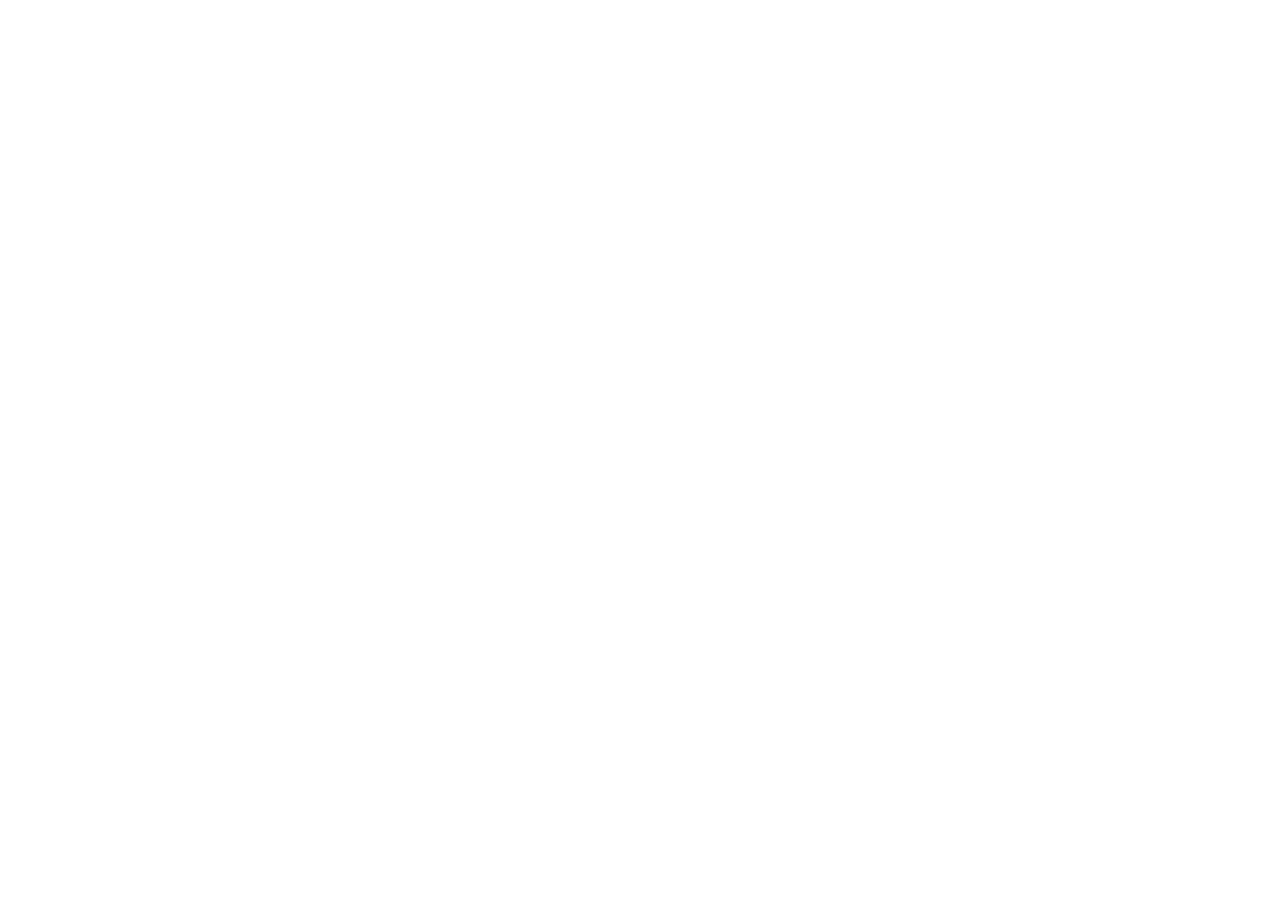
==== index.html @ 53644a77 "Rename Portfolio/index.html to index.html" ====
<!DOCTYPE html>
<html lang="en">
    <head>
        <meta charset="UTF-8" />
        <title>Kristin Chuang</title>
        <link rel="stylesheet" href="styles.css">
    </head>
    <body>
        <div id="introduction">
        </div>
        <div id="ground"></div>
        <div id="underground"></div>
        <footer></footer>
    </body>
</html>
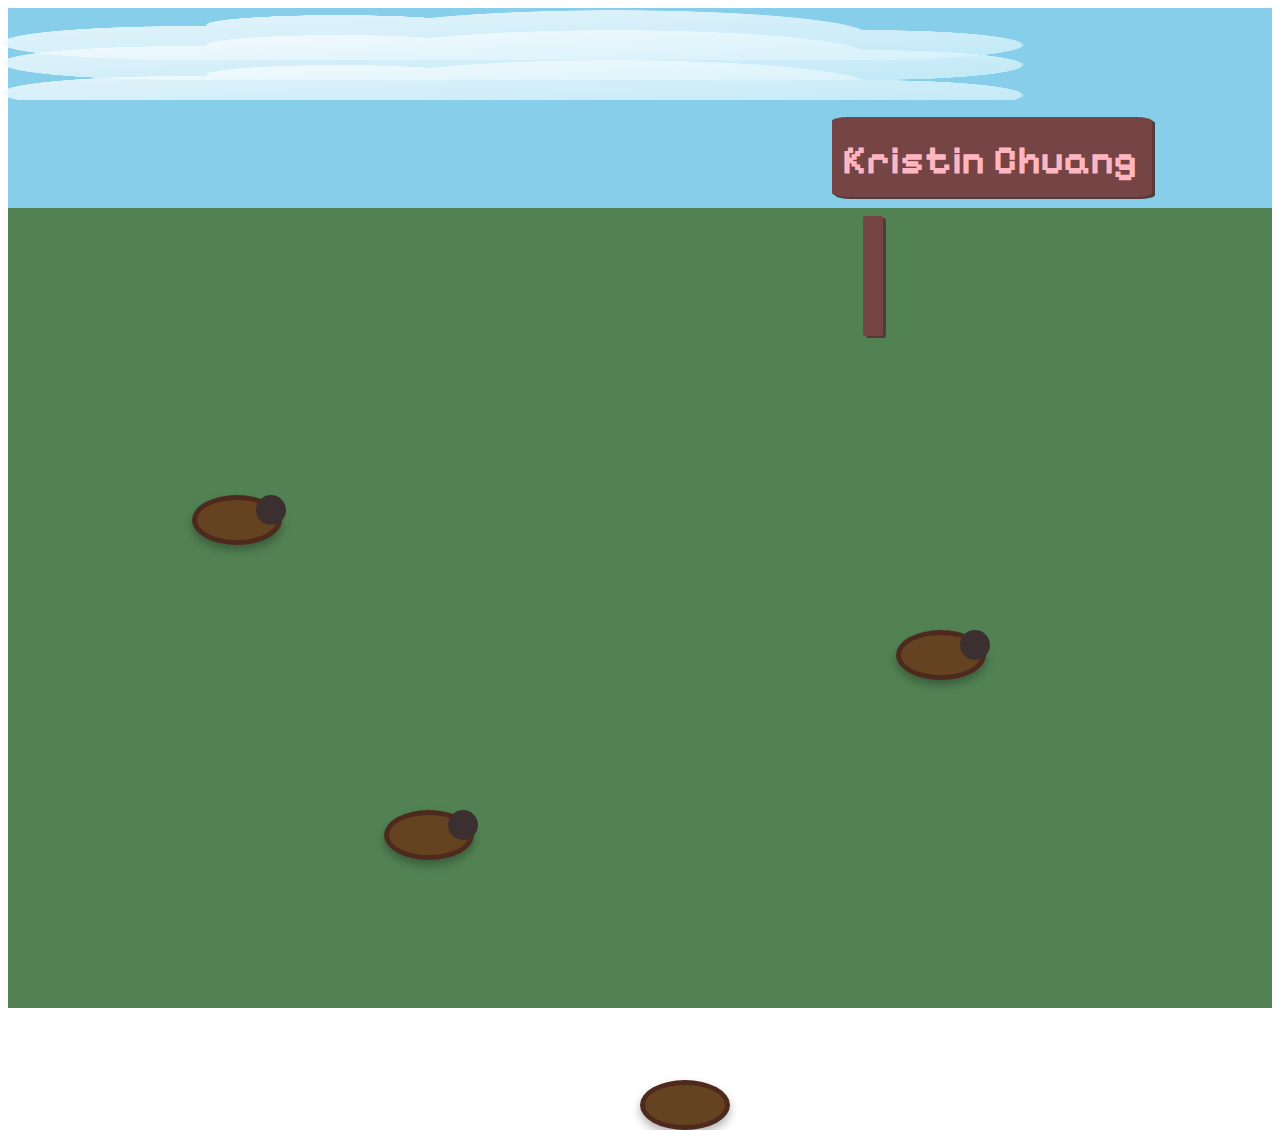
==== commit c6d577b7: "moved" ====
--- a/index.html
+++ b/index.html
@@ -3,13 +3,47 @@
     <head>
         <meta charset="UTF-8" />
         <title>Kristin Chuang</title>
+        <style>
+            @import url('https://fonts.googleapis.com/css2?family=Pixelify+Sans:wght@400..700&display=swap');
+        </style>
+        <style>
+            @import url('https://fonts.googleapis.com/css2?family=Pixelify+Sans:wght@400..700&family=Rubik+Bubbles&display=swap');
+        </style>
         <link rel="stylesheet" href="styles.css">
     </head>
     <body>
         <div id="introduction">
+              <div class="cloud-container">
+                  <div class="cloud"></div>
+                  <div class="cloud"></div>
+                  <div class="cloud"></div>
+              </div>
+            <div id="sign">
+                <div id="name">
+                    <h1>Kristin Chuang</h1>
+                </div>
+            </div>
+            <div id="pole"></div>
         </div>
-        <div id="ground"></div>
-        <div id="underground"></div>
+        <div id="ground">
+            <div class="file" id="survey-form">
+                <div class="hole" id="survey-form-hole"></div>
+                <div class="mole" id="survey-form-mole"></div>
+            </div>
+            <div class="file" id="tribute-page">
+                <div class="hole" id="tribute-page-hole"></div>
+                <div class="mole" id="tribute-page-mole"></div>
+            </div>
+            <div class="file" id="technical-doc-page">
+                <div class="hole" id="technical-doc-page-hole"></div>
+                <div class="mole" id="technical-doc-page-mole"></div>
+            </div>
+            <div class="file" id="product-landing-page">
+                <div class="hole" id="product-landing-page-hole"></div>
+                <div class="mole" id="product-landing-page-mole"></div>
+            </div>
+        </div>
         <footer></footer>
+        <script src="script.js"></script>
     </body>
 </html>
--- a/styles.css
+++ b/styles.css
@@ -0,0 +1,151 @@
+#introduction{
+    background: skyblue;
+    width: vw;
+    height: 200px;
+}
+#ground{
+    background: #528254;
+    width: vw;
+    height: 800px;
+}
+#sign{
+    background: #754444;
+    width: 320px;
+    height: 80px;
+    z-index: 2;
+    border-radius: 5%;
+    position: absolute;
+    right: 10%;
+    top: 13%;
+    box-shadow: 3px 2px #563a3a;
+}
+
+#pole{
+    background: #754444;
+    box-shadow: 3px 2px #563a3a;
+    width: 20px;
+    height: 120px;
+    z-index: 1;
+    border-radius: 5%;
+    position: absolute;
+    right: 31%;
+    top: 24%;
+}
+
+#name {
+  font-family: "Pixelify Sans", sans-serif;
+  font-optical-sizing: auto;
+  font-weight: 400;
+  font-size: 20px;
+  position: relative;
+  top: -10%;
+  right: -3%;
+  color: lightpink;
+    
+}
+.cloud-container {
+  position: absolute;
+  top: 0;
+  left: 0;
+  width: 100%;
+  height: 100px;
+  overflow: hidden;
+}
+
+.cloud {
+  position: absolute;
+  top: 10px;
+  width: 80%;
+  height: 50px;
+  background: transparent;
+    --g: radial-gradient(50% 50%, #000 98%, #0000) no-repeat;
+    mask: var(--g) 100% 100%/30% 60%,var(--g) 70% 0/50% 100%,var(--g) 0 100%/36% 68%,var(--g) 27% 18%/26% 40%,linear-gradient(#000 0 0) bottom/67% 58% no-repeat;
+    background: linear-gradient(to bottom right, #ffffff, #d0f0fb );
+  border-radius: 10px;
+  box-shadow: 
+    10px 0 #fff, 
+    20px 10px #fff, 
+    30px 0 #fff, 
+    40px 10px #fff, 
+    50px -10px #fff;
+  image-rendering: pixelated;
+  opacity: 0.8;
+  animation: drift 20s linear infinite;
+}
+
+@keyframes drift {
+  0% {
+    transform: translateX(-100%);
+  }
+  100% {
+    transform: translateX(100vw);
+  }
+}
+
+.cloud:nth-child(1) {
+  top: 10px;
+  animation-duration: 25s;
+}
+.cloud:nth-child(2) {
+  top: 30px;
+  animation-duration: 30s;
+}
+.cloud:nth-child(3) {
+  top: 60px;
+  animation-duration: 35s;
+}
+
+.hole {
+  width: 80px;
+  height: 40px;
+  background-color: #654321; 
+  border: 5px solid #4E2A1E; 
+  border-radius: 50%; 
+  overflow: hidden;
+  box-shadow: 0 5px 10px rgba(0, 0, 0, 0.3); 
+  position: absolute;
+}
+#survey-form-hole { left: 15%; top: 55%; }
+#survey-form-mole{ left: 20%; top:55%}
+#tribute-page-hole { left: 70%; top: 70%; }
+#tribute-page-mole {left: 75%; top: 70%; }
+#technical-doc-page-hole { left: 30%; top: 90%; }
+#technical-doc-page-mole{left: 35%; top: 90%;}
+#product-landing-page-hole { left: 50%; top: 120%; }
+#product-landing-page-mole {left: 55%; top: 120%;}
+
+.mole {
+    width: 30px;
+    height: 30px;
+    background-color: #3B2F2F;
+    position: absolute;
+    border-radius: 50%;
+    image-rendering: pixelated;
+    transition: transform 0.3s ease-in-out, opacity 0.3s ease-in-out;
+    opacity: 0; 
+    z-index: 2; 
+}
+
+.pop-up {
+    opacity: 1;
+    animation: pop-up-animation 1.5s ease-in-out;
+}
+
+@keyframes pop-up-animation {
+    0% {
+        bottom: 40px;
+        transform: translateY(-50%) scale(0.8); 
+    }
+    50% {
+        bottom: 70px;
+        transform: translateY(-50%) scale(1.2); 
+    }
+    70% {
+        bottom: 65px;
+        transform: translateY(-50%) scale(1.1); 
+    }
+    100% {
+        bottom: 70px;
+        transform: translateY(-50%) scale(1); 
+    }
+}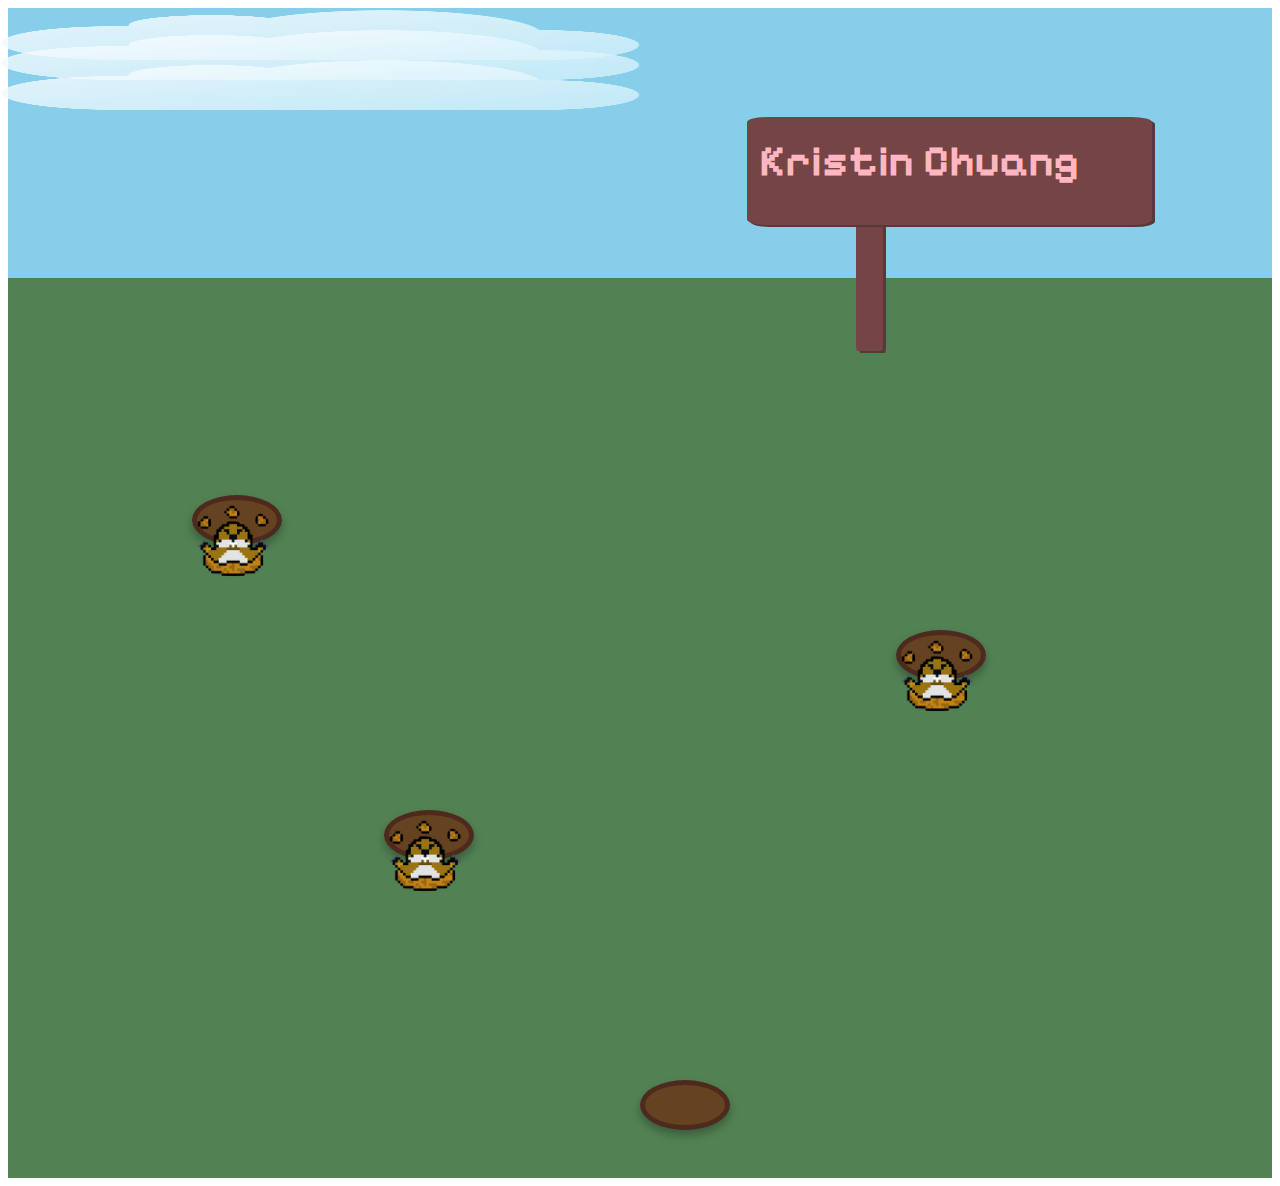
==== commit 3a292ade: "update" ====
--- a/index.html
+++ b/index.html
@@ -29,18 +29,22 @@
             <div class="file" id="survey-form">
                 <div class="hole" id="survey-form-hole"></div>
                 <div class="mole" id="survey-form-mole"></div>
+                <div class="project" id="survey-form-link"></div>
             </div>
             <div class="file" id="tribute-page">
                 <div class="hole" id="tribute-page-hole"></div>
                 <div class="mole" id="tribute-page-mole"></div>
+                <div class="project" id="tribute-page-link"></div>
             </div>
             <div class="file" id="technical-doc-page">
                 <div class="hole" id="technical-doc-page-hole"></div>
                 <div class="mole" id="technical-doc-page-mole"></div>
+                <div class="project" id="technical-doc-page-link"></div>
             </div>
             <div class="file" id="product-landing-page">
                 <div class="hole" id="product-landing-page-hole"></div>
                 <div class="mole" id="product-landing-page-mole"></div>
+                <div class="project" id="product-landing-page-link"></div>
             </div>
         </div>
         <footer></footer>
--- a/styles.css
+++ b/styles.css
@@ -1,17 +1,17 @@
 #introduction{
     background: skyblue;
     width: vw;
-    height: 200px;
+    height: 30vh;
 }
 #ground{
     background: #528254;
     width: vw;
-    height: 800px;
+    height: 100vh;
 }
 #sign{
     background: #754444;
-    width: 320px;
-    height: 80px;
+    width: 45vh;
+    height: 12vh;
     z-index: 2;
     border-radius: 5%;
     position: absolute;
@@ -23,8 +23,8 @@
 #pole{
     background: #754444;
     box-shadow: 3px 2px #563a3a;
-    width: 20px;
-    height: 120px;
+    width: 3vh;
+    height: 15vh;
     z-index: 1;
     border-radius: 5%;
     position: absolute;
@@ -36,7 +36,7 @@
   font-family: "Pixelify Sans", sans-serif;
   font-optical-sizing: auto;
   font-weight: 400;
-  font-size: 20px;
+  font-size: 2.4vh;
   position: relative;
   top: -10%;
   right: -3%;
@@ -48,14 +48,14 @@
   top: 0;
   left: 0;
   width: 100%;
-  height: 100px;
+  height: 40vh;
   overflow: hidden;
 }
 
 .cloud {
   position: absolute;
   top: 10px;
-  width: 80%;
+  width: 50%;
   height: 50px;
   background: transparent;
     --g: radial-gradient(50% 50%, #000 98%, #0000) no-repeat;
@@ -104,23 +104,24 @@
   overflow: hidden;
   box-shadow: 0 5px 10px rgba(0, 0, 0, 0.3); 
   position: absolute;
+  z-index: 5;
 }
 #survey-form-hole { left: 15%; top: 55%; }
-#survey-form-mole{ left: 20%; top:55%}
+#survey-form-mole{ left: 15%; top:55%}
 #tribute-page-hole { left: 70%; top: 70%; }
-#tribute-page-mole {left: 75%; top: 70%; }
+#tribute-page-mole {left: 70%; top: 70%; }
 #technical-doc-page-hole { left: 30%; top: 90%; }
-#technical-doc-page-mole{left: 35%; top: 90%;}
+#technical-doc-page-mole{left: 30%; top: 90%;}
 #product-landing-page-hole { left: 50%; top: 120%; }
-#product-landing-page-mole {left: 55%; top: 120%;}
+#product-landing-page-mole {left: 50%; top: 120%;}
 
 .mole {
-    width: 30px;
-    height: 30px;
-    background-color: #3B2F2F;
+    width: 10vh;
+    height: 10vh;
     position: absolute;
-    border-radius: 50%;
-    image-rendering: pixelated;
+    background-image: url(art-mole.png);
+    background-repeat: no-repeat;
+    background-size: contain;
     transition: transform 0.3s ease-in-out, opacity 0.3s ease-in-out;
     opacity: 0; 
     z-index: 2; 
@@ -128,6 +129,7 @@
 
 .pop-up {
     opacity: 1;
+    z-index: 6;
     animation: pop-up-animation 1.5s ease-in-out;
 }
 
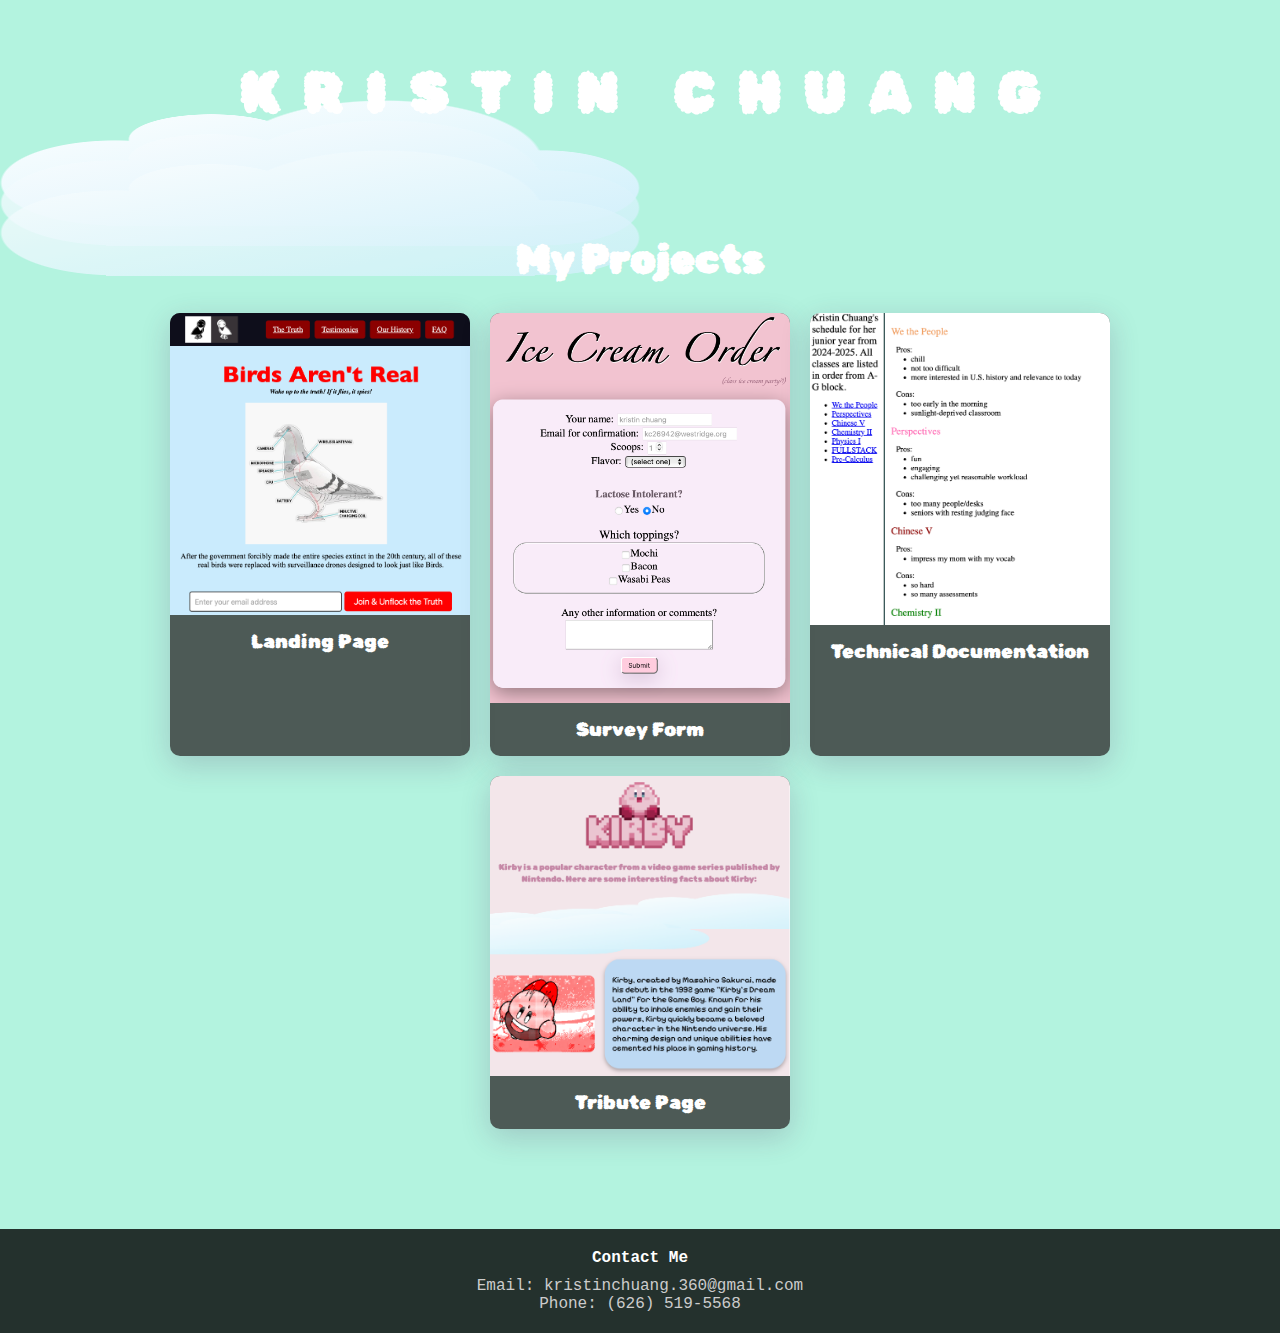
==== commit fc69e48e: "yay" ====
--- a/index.html
+++ b/index.html
@@ -1,3 +1,77 @@
+<!DOCTYPE html>
+<html lang="en">
+    <head>
+        <meta charset="UTF-8" />
+        <meta name="viewport" content="width=device-width, initial-scale=1.0">
+        <title>Kristin Chuang | Portfolio</title>
+        <link rel="stylesheet" href="styles.css">
+        <style>
+            @import url('https://fonts.googleapis.com/css2?family=Pixelify+Sans:wght@400..700&family=Rubik+Bubbles&display=swap');
+        </style>
+    </head>
+    <body>
+        <header>
+            <h1 class="down">K</h1>
+            <h1 class="up">R</h1>
+            <h1 class="down">I</h1>
+            <h1 class="up">S</h1>
+            <h1 class="down">T</h1>
+            <h1 class="up">I</h1>
+            <h1 class="down">N</h1>
+            <h1>&nbsp;</h1>
+            <h1 class="up">C</h1>
+            <h1 class="down">H</h1>
+            <h1 class="up">U</h1>
+            <h1 class="down">A</h1>
+            <h1 class="up">N</h1>
+            <h1 class="down">G</h1>
+        </header>
+        <div class="cloud-container">
+                  <div class="cloud"></div>
+                  <div class="cloud"></div>
+                  <div class="cloud"></div>
+        </div>
+        <section id="projects">
+            <h2>My Projects</h2>
+            <div class="projects-container">
+                <div class="project">
+                    <a href="Landing-Page/index.html">
+                        <img src="img-landingpage.png" alt="Landing Page Project">
+                        <p>Landing Page</p>
+                    </a>
+                </div>
+                <div class="project">
+                    <a href="Survey-Form/index.html">
+                        <img src="img-survey.png" alt="Survey Form Project">
+                        <p>Survey Form</p>
+                    </a>
+                </div>
+                <div class="project">
+                    <a href="Technical-Documentation/index.html">
+                        <img src="img-techdoc.png" alt="Technical Documentation Project">
+                        <p>Technical Documentation</p>
+                    </a>
+                </div>
+                <div class="project">
+                    <a href="Tribute-Page/index.html">
+                        <img src="img-tribute.png" alt="Tribute Page Project">
+                        <p>Tribute Page</p>
+                    </a>
+                </div>
+            </div>
+        </section>
+
+        <footer>
+            <h4>Contact Me</h4>
+            <p>Email: kristinchuang.360@gmail.com</p>
+            <p>Phone: (626) 519-5568</p>
+        </footer>
+
+        <script src="script.js"></script>
+    </body>
+</html>
+
+<!-- 
 <!DOCTYPE html>
 <html lang="en">
     <head>
@@ -51,3 +125,4 @@
         <script src="script.js"></script>
     </body>
 </html>
+-->--- a/styles.css
+++ b/styles.css
@@ -1,3 +1,185 @@
+* {
+    margin: 0;
+    padding: 0;
+    box-sizing: border-box;
+}
+
+body {
+    font-family: 'Rubik Bubbles', 'Pixelify Sans', sans-serif;
+    background-color: rgb(237, 191, 230); 
+    transition: background-color 10s linear; 
+    min-height: 100vh;
+    color: white;
+    overflow-x: hidden;
+}
+
+header {
+    text-align: center;
+    padding: 50px 0;
+}
+
+header h1 {
+    font-size: 3.5rem;
+    padding:10px;
+    display: inline-block;
+    opacity: 1; 
+    position: relative;
+    animation-timing-function: ease-out;
+    animation-fill-mode: forwards; 
+}
+
+@keyframes floatDown {
+    0% {
+        transform: translateY(-100px); 
+        opacity: 0;
+    }
+    100% {
+        transform: translateY(0);
+        opacity: 1;
+    }
+}
+
+@keyframes floatUp {
+    0% {
+        transform: translateY(100px); 
+        opacity: 0;
+    }
+    100% {
+        transform: translateY(0); 
+        opacity: 1;
+    }
+}
+
+.down {
+    animation: floatDown 4s ease-out;
+}
+
+.up {
+    animation: floatUp 4s ease-out;
+}
+
+header p {
+    font-size: 1.5rem;
+    color: #eee;
+}
+
+#projects {
+    padding: 50px;
+    text-align: center;
+}
+
+#projects h2 {
+    font-size: 2.5rem;
+    margin-bottom: 30px;
+}
+
+.projects-container {
+    display: flex;
+    flex-wrap: wrap;
+    justify-content: center;
+    gap: 20px;
+}
+
+.project {
+    width: 300px;
+    background-color: rgba(51, 51, 51, 0.8);
+    border-radius: 10px;
+    overflow: hidden;
+   box-shadow: 0 8px 30px rgba(73, 32, 89, 0.2);
+}
+
+.project img {
+    width: 100%;
+    height: auto;
+    display: block;
+}
+
+.project p {
+    padding: 15px;
+    font-size: 1.2rem;
+    text-align: center;
+}
+
+.project a {
+    text-decoration: none;
+    color: white;
+}
+
+.project:hover {
+    transform: scale(1.05);
+    box-shadow: 0 10px 20px rgba(0, 0, 0, 0.5);
+}
+
+footer {
+    background-color: rgba(0, 0, 0, 0.8);
+    text-align: center;
+    font-family: Courier New;
+    padding: 20px 0;
+    margin-top: 50px;
+}
+
+footer h4 {
+    margin-bottom: 10px;
+}
+
+footer p {
+    color: #ccc;
+}
+
+.cloud-container {
+  position: absolute;
+  top: 10%;
+  left: 0;
+  width: 100%;
+  height: 40vh;
+  overflow: hidden;
+}
+
+.cloud {
+  position: absolute;
+  top: 10px;
+  width: 50%;
+  height: 35%;
+  background: transparent;
+    --g: radial-gradient(50% 50%, #000 98%, #0000) no-repeat;
+    mask: var(--g) 100% 100%/30% 60%,var(--g) 70% 0/50% 100%,var(--g) 0 100%/36% 68%,var(--g) 27% 18%/26% 40%,linear-gradient(#000 0 0) bottom/67% 58% no-repeat;
+    background: linear-gradient(to bottom right, #ffffff, #d0f0fb );
+  border-radius: 10px;
+  box-shadow: 
+    10px 0 #fff, 
+    20px 10px #fff, 
+    30px 0 #fff, 
+    40px 10px #fff, 
+    50px -10px #fff;
+  image-rendering: pixelated;
+  opacity: 0.8;
+  animation: drift 20s linear infinite;
+  z-index: -1;
+}
+
+@keyframes drift {
+  0% {
+    transform: translateX(-100%);
+  }
+  100% {
+    transform: translateX(100vw);
+  }
+}
+
+.cloud:nth-child(1) {
+  top: 10px;
+  animation-duration: 25s;
+}
+.cloud:nth-child(2) {
+  top: 30px;
+  animation-duration: 30s;
+}
+.cloud:nth-child(3) {
+  top: 60px;
+  animation-duration: 35s;
+}
+
+/*
 #introduction{
     background: skyblue;
     width: vw;
@@ -150,4 +332,5 @@
         bottom: 70px;
         transform: translateY(-50%) scale(1); 
     }
-}+}
+*/--- a/styles.css
+++ b/styles.css
@@ -1,3 +1,185 @@
+* {
+    margin: 0;
+    padding: 0;
+    box-sizing: border-box;
+}
+
+body {
+    font-family: 'Rubik Bubbles', 'Pixelify Sans', sans-serif;
+    background-color: rgb(237, 191, 230); 
+    transition: background-color 10s linear; 
+    min-height: 100vh;
+    color: white;
+    overflow-x: hidden;
+}
+
+header {
+    text-align: center;
+    padding: 50px 0;
+}
+
+header h1 {
+    font-size: 3.5rem;
+    padding:10px;
+    display: inline-block;
+    opacity: 1; 
+    position: relative;
+    animation-timing-function: ease-out;
+    animation-fill-mode: forwards; 
+}
+
+@keyframes floatDown {
+    0% {
+        transform: translateY(-100px); 
+        opacity: 0;
+    }
+    100% {
+        transform: translateY(0);
+        opacity: 1;
+    }
+}
+
+@keyframes floatUp {
+    0% {
+        transform: translateY(100px); 
+        opacity: 0;
+    }
+    100% {
+        transform: translateY(0); 
+        opacity: 1;
+    }
+}
+
+.down {
+    animation: floatDown 4s ease-out;
+}
+
+.up {
+    animation: floatUp 4s ease-out;
+}
+
+header p {
+    font-size: 1.5rem;
+    color: #eee;
+}
+
+#projects {
+    padding: 50px;
+    text-align: center;
+}
+
+#projects h2 {
+    font-size: 2.5rem;
+    margin-bottom: 30px;
+}
+
+.projects-container {
+    display: flex;
+    flex-wrap: wrap;
+    justify-content: center;
+    gap: 20px;
+}
+
+.project {
+    width: 300px;
+    background-color: rgba(51, 51, 51, 0.8);
+    border-radius: 10px;
+    overflow: hidden;
+   box-shadow: 0 8px 30px rgba(73, 32, 89, 0.2);
+}
+
+.project img {
+    width: 100%;
+    height: auto;
+    display: block;
+}
+
+.project p {
+    padding: 15px;
+    font-size: 1.2rem;
+    text-align: center;
+}
+
+.project a {
+    text-decoration: none;
+    color: white;
+}
+
+.project:hover {
+    transform: scale(1.05);
+    box-shadow: 0 10px 20px rgba(0, 0, 0, 0.5);
+}
+
+footer {
+    background-color: rgba(0, 0, 0, 0.8);
+    text-align: center;
+    font-family: Courier New;
+    padding: 20px 0;
+    margin-top: 50px;
+}
+
+footer h4 {
+    margin-bottom: 10px;
+}
+
+footer p {
+    color: #ccc;
+}
+
+.cloud-container {
+  position: absolute;
+  top: 10%;
+  left: 0;
+  width: 100%;
+  height: 40vh;
+  overflow: hidden;
+}
+
+.cloud {
+  position: absolute;
+  top: 10px;
+  width: 50%;
+  height: 35%;
+  background: transparent;
+    --g: radial-gradient(50% 50%, #000 98%, #0000) no-repeat;
+    mask: var(--g) 100% 100%/30% 60%,var(--g) 70% 0/50% 100%,var(--g) 0 100%/36% 68%,var(--g) 27% 18%/26% 40%,linear-gradient(#000 0 0) bottom/67% 58% no-repeat;
+    background: linear-gradient(to bottom right, #ffffff, #d0f0fb );
+  border-radius: 10px;
+  box-shadow: 
+    10px 0 #fff, 
+    20px 10px #fff, 
+    30px 0 #fff, 
+    40px 10px #fff, 
+    50px -10px #fff;
+  image-rendering: pixelated;
+  opacity: 0.8;
+  animation: drift 20s linear infinite;
+  z-index: -1;
+}
+
+@keyframes drift {
+  0% {
+    transform: translateX(-100%);
+  }
+  100% {
+    transform: translateX(100vw);
+  }
+}
+
+.cloud:nth-child(1) {
+  top: 10px;
+  animation-duration: 25s;
+}
+.cloud:nth-child(2) {
+  top: 30px;
+  animation-duration: 30s;
+}
+.cloud:nth-child(3) {
+  top: 60px;
+  animation-duration: 35s;
+}
+
+/*
 #introduction{
     background: skyblue;
     width: vw;
@@ -150,4 +332,5 @@
         bottom: 70px;
         transform: translateY(-50%) scale(1); 
     }
-}+}
+*/